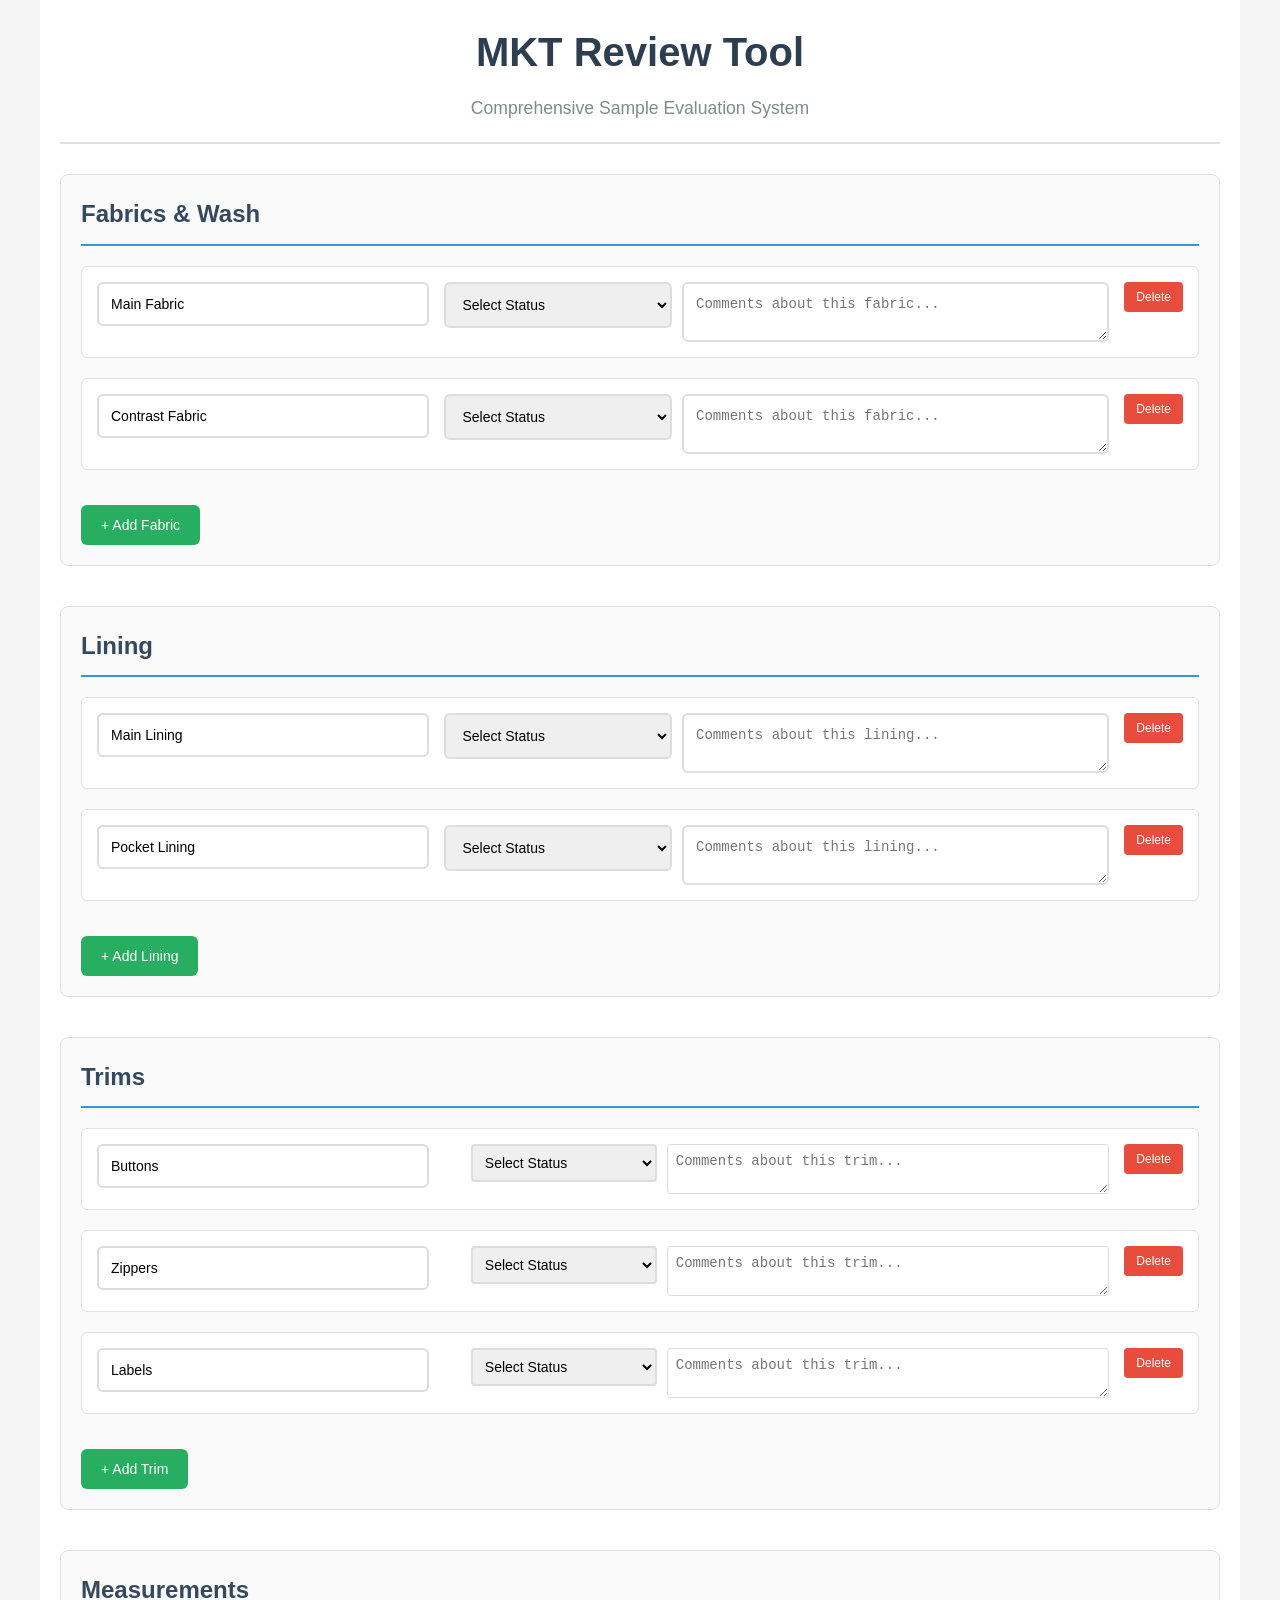
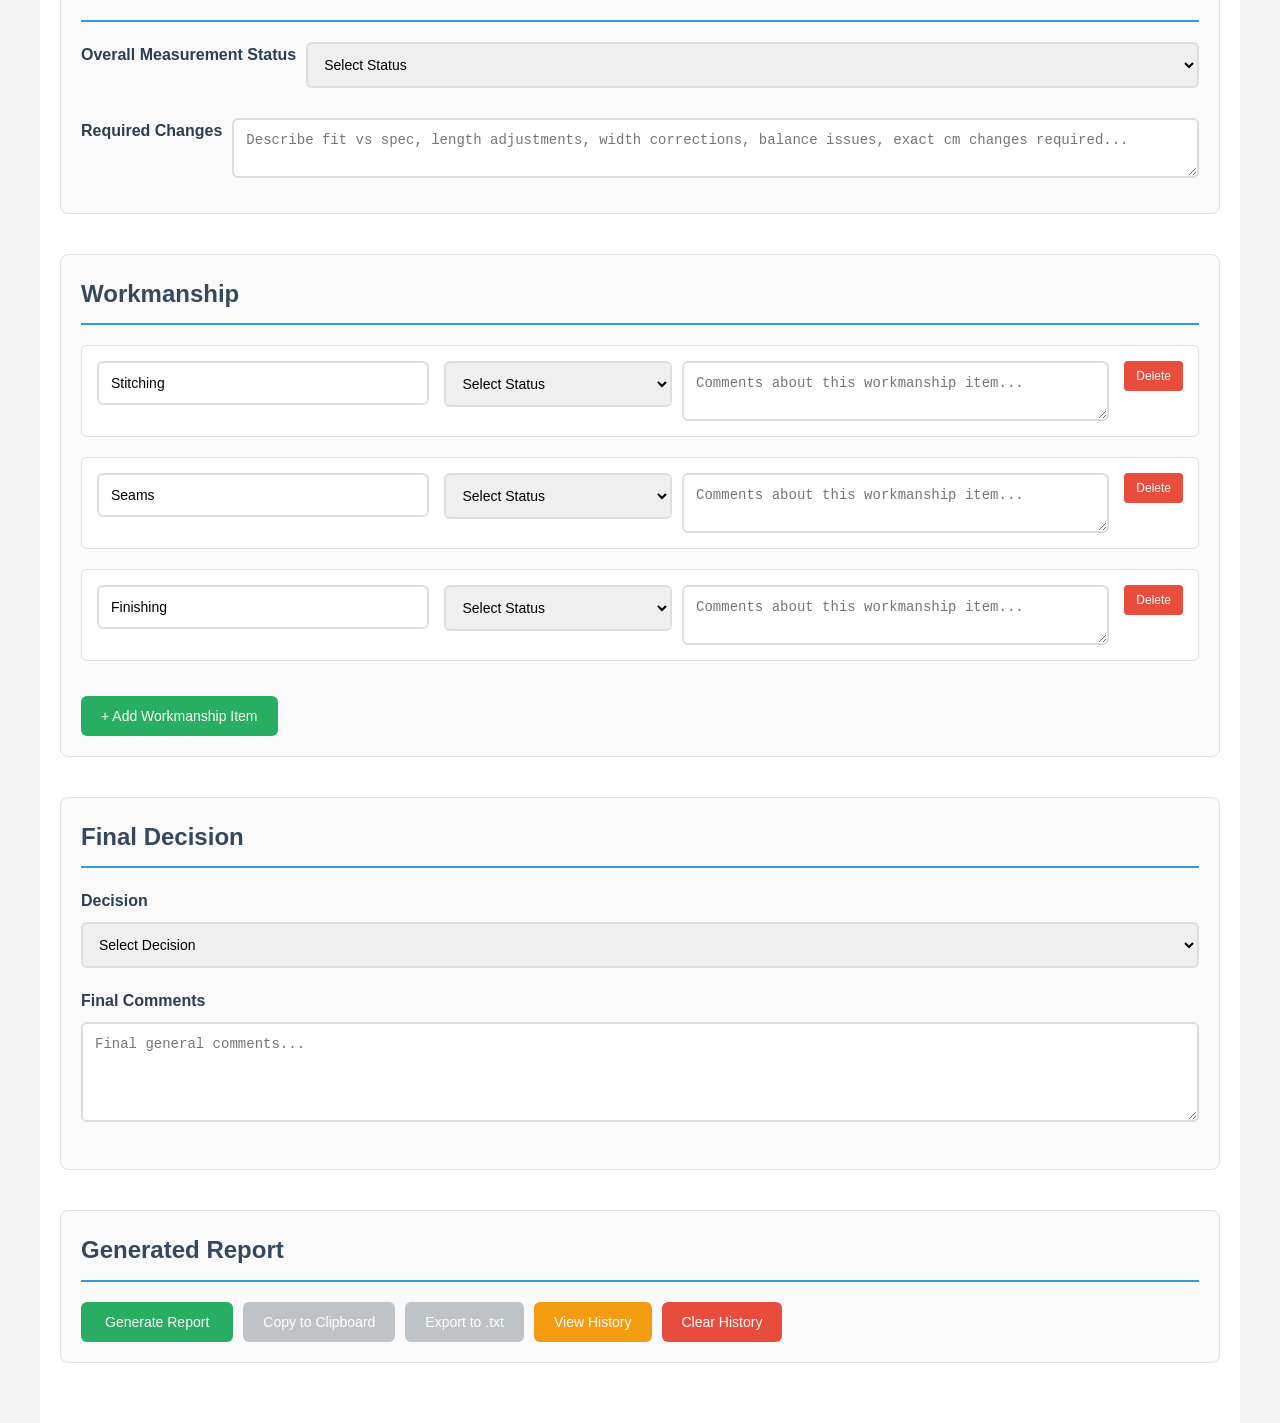
==== MKT_review_tool.html @ c26ba19e "Initial commit - MKT Review Tool v1.0.0" ====
<!DOCTYPE html>
<html lang="en">
<head>
    <meta charset="UTF-8">
    <meta name="viewport" content="width=device-width, initial-scale=1.0">
    <title>MKT Review Tool</title>
    <style>
        /* Reset and base styles */
        * {
            margin: 0;
            padding: 0;
            box-sizing: border-box;
        }

        body {
            font-family: 'Segoe UI', Tahoma, Geneva, Verdana, sans-serif;
            background-color: #f5f5f5;
            color: #333;
            line-height: 1.6;
        }

        .container {
            max-width: 1200px;
            margin: 0 auto;
            padding: 20px;
            background-color: white;
            min-height: 100vh;
        }

        header {
            text-align: center;
            margin-bottom: 30px;
            padding-bottom: 20px;
            border-bottom: 2px solid #e0e0e0;
        }

        h1 {
            color: #2c3e50;
            font-size: 2.5em;
            margin-bottom: 10px;
        }

        .subtitle {
            color: #7f8c8d;
            font-size: 1.1em;
        }

        .section {
            margin-bottom: 40px;
            padding: 20px;
            background-color: #fafafa;
            border-radius: 8px;
            border: 1px solid #e0e0e0;
        }

        h2 {
            color: #34495e;
            margin-bottom: 20px;
            font-size: 1.5em;
            border-bottom: 2px solid #3498db;
            padding-bottom: 10px;
        }

        .evaluation-item {
            margin-bottom: 20px;
        }

        label {
            display: block;
            margin-bottom: 8px;
            font-weight: 600;
            color: #2c3e50;
        }

        input[type="text"],
        textarea,
        select {
            width: 100%;
            padding: 12px;
            border: 2px solid #ddd;
            border-radius: 6px;
            font-size: 14px;
            transition: border-color 0.3s ease;
        }

        input[type="text"]:focus,
        textarea:focus,
        select:focus {
            outline: none;
            border-color: #3498db;
        }

        .large-text-field {
            min-height: 100px;
            resize: vertical;
        }

        .dynamic-item {
            display: flex;
            align-items: flex-start;
            gap: 15px;
            margin-bottom: 20px;
            padding: 15px;
            background-color: white;
            border-radius: 6px;
            border: 1px solid #e0e0e0;
        }

        .dynamic-item-name {
            flex: 1;
            min-width: 200px;
        }

        .dynamic-item-controls {
            display: flex;
            flex-direction: row;
            gap: 10px;
            flex: 2;
            align-items: flex-start;
        }

        .dynamic-item-controls .status-dropdown {
            flex: 1;
            min-width: 200px;
        }

        .dynamic-item-controls .comment-field {
            flex: 2;
            min-width: 300px;
        }

        /* Measurements section side-by-side layout */
        .measurements-container {
            display: flex;
            flex-direction: column;
            gap: 15px;
        }

        .measurement-row {
            display: flex;
            align-items: flex-start;
            gap: 10px;
            margin-bottom: 15px;
        }

        .measurement-row .status-dropdown {
            flex: 1;
            min-width: 200px;
        }

        .measurement-row .large-text-field {
            flex: 2;
            min-width: 300px;
            min-height: 60px;
        }

        .delete-item-btn {
            background-color: #e74c3c;
            color: white;
            border: none;
            border-radius: 4px;
            padding: 8px 12px;
            cursor: pointer;
            font-size: 12px;
            transition: background-color 0.3s ease;
            align-self: flex-start;
        }

        .delete-item-btn:hover {
            background-color: #c0392b;
        }

        .add-item-btn {
            background-color: #27ae60;
            color: white;
            border: none;
            border-radius: 6px;
            padding: 12px 20px;
            cursor: pointer;
            font-size: 14px;
            font-weight: 500;
            transition: background-color 0.3s ease;
            margin-top: 15px;
        }

        .add-item-btn:hover {
            background-color: #219a52;
        }

        .trim-item {
            display: flex;
            align-items: flex-start;
            gap: 15px;
            margin-bottom: 20px;
            padding: 15px;
            background-color: white;
            border-radius: 6px;
            border: 1px solid #e0e0e0;
        }

        .trim-name-input {
            flex: 1;
            min-width: 200px;
        }

        .trim-controls {
            display: flex;
            flex-direction: row;
            gap: 10px;
            flex: 2;
            align-items: flex-start;
        }

        .trim-controls .status-with-indicator {
            display: flex;
            align-items: center;
            gap: 8px;
            flex: 1;
            min-width: 200px;
        }

        .trim-controls .trim-comment {
            flex: 2;
            min-width: 300px;
            padding: 8px;
            border: 1px solid #ddd;
            border-radius: 4px;
            font-size: 14px;
            min-height: 50px;
            resize: vertical;
        }

        .trim-status {
            padding: 8px;
            border: 2px solid #ddd;
            border-radius: 4px;
            font-size: 14px;
        }

        .delete-trim-btn {
            background-color: #e74c3c;
            color: white;
            border: none;
            border-radius: 4px;
            padding: 8px 12px;
            cursor: pointer;
            font-size: 12px;
            transition: background-color 0.3s ease;
            align-self: flex-start;
        }

        .delete-trim-btn:hover {
            background-color: #c0392b;
        }

        .add-trim-btn {
            background-color: #27ae60;
            color: white;
            border: none;
            border-radius: 6px;
            padding: 12px 20px;
            cursor: pointer;
            font-size: 14px;
            font-weight: 500;
            transition: background-color 0.3s ease;
            margin-top: 15px;
        }

        .add-trim-btn:hover {
            background-color: #219a52;
        }

        .report-actions {
            display: flex;
            gap: 10px;
            flex-wrap: wrap;
        }

        .generate-btn {
            background-color: #27ae60;
            color: white;
            border: none;
            border-radius: 6px;
            padding: 12px 24px;
            cursor: pointer;
            font-size: 14px;
            font-weight: 500;
            transition: background-color 0.3s ease;
        }

        .generate-btn:hover {
            background-color: #219a52;
        }

        .copy-btn {
            background-color: #3498db;
            color: white;
            border: none;
            border-radius: 6px;
            padding: 12px 20px;
            cursor: pointer;
            font-size: 14px;
            font-weight: 500;
            transition: background-color 0.3s ease;
        }

        .copy-btn:hover:not(:disabled) {
            background-color: #2980b9;
        }

        .export-btn {
            background-color: #9b59b6;
            color: white;
            border: none;
            border-radius: 6px;
            padding: 12px 20px;
            cursor: pointer;
            font-size: 14px;
            font-weight: 500;
            transition: background-color 0.3s ease;
        }

        .export-btn:hover:not(:disabled) {
            background-color: #8e44ad;
        }

        .history-btn {
            background-color: #f39c12;
            color: white;
            border: none;
            border-radius: 6px;
            padding: 12px 20px;
            cursor: pointer;
            font-size: 14px;
            font-weight: 500;
            transition: background-color 0.3s ease;
        }

        .history-btn:hover {
            background-color: #e67e22;
        }

        .clear-btn {
            background-color: #e74c3c;
            color: white;
            border: none;
            border-radius: 6px;
            padding: 12px 20px;
            cursor: pointer;
            font-size: 14px;
            font-weight: 500;
            transition: background-color 0.3s ease;
        }

        .clear-btn:hover {
            background-color: #c0392b;
        }

        button:disabled {
            background-color: #bdc3c7;
            cursor: not-allowed;
        }

        .report-output {
            margin-top: 30px;
            padding: 20px;
            background-color: white;
            border: 2px solid #e0e0e0;
            border-radius: 8px;
            min-height: 200px;
            font-family: 'Courier New', monospace;
            white-space: pre-wrap;
            line-height: 1.4;
        }

        .status-approved {
            border-color: #27ae60;
            background-color: #d5f4e6;
        }

        .status-approved-with-corrections {
            border-color: #f39c12;
            background-color: #fef5e7;
        }

        .status-not-approved {
            border-color: #e74c3c;
            background-color: #fadbd8;
        }

        .status-indicator {
            display: inline-block;
            width: 12px;
            height: 12px;
            border-radius: 50%;
            margin-right: 8px;
        }

        .status-indicator.approved {
            background-color: #27ae60;
        }

        .status-indicator.approved-with-corrections {
            background-color: #f39c12;
        }

        .status-indicator.not-approved {
            background-color: #e74c3c;
        }

        /* Modal styles */
        .modal {
            display: none;
            position: fixed;
            z-index: 1000;
            left: 0;
            top: 0;
            width: 100%;
            height: 100%;
            background-color: rgba(0,0,0,0.5);
        }

        .modal-content {
            background-color: white;
            margin: 5% auto;
            padding: 20px;
            border-radius: 8px;
            width: 90%;
            max-width: 800px;
            max-height: 80vh;
            overflow-y: auto;
        }

        .modal-header {
            display: flex;
            justify-content: space-between;
            align-items: center;
            margin-bottom: 20px;
            padding-bottom: 10px;
            border-bottom: 1px solid #e0e0e0;
        }

        .modal-title {
            font-size: 1.5em;
            color: #2c3e50;
        }

        .close-modal {
            background: none;
            border: none;
            font-size: 1.5em;
            cursor: pointer;
            color: #7f8c8d;
        }

        .close-modal:hover {
            color: #2c3e50;
        }

        .history-item {
            margin-bottom: 15px;
            padding: 15px;
            background-color: #f8f9fa;
            border-radius: 6px;
            border: 1px solid #e0e0e0;
        }

        .history-date {
            font-size: 0.9em;
            color: #7f8c8d;
            margin-bottom: 10px;
        }

        .history-content {
            font-family: 'Courier New', monospace;
            white-space: pre-wrap;
            font-size: 0.9em;
            line-height: 1.4;
            max-height: 200px;
            overflow-y: auto;
        }

        .history-actions {
            margin-top: 10px;
            display: flex;
            gap: 10px;
        }

        .copy-history-btn {
            background-color: #3498db;
            color: white;
            border: none;
            border-radius: 4px;
            padding: 8px 16px;
            cursor: pointer;
            font-size: 12px;
            transition: background-color 0.3s ease;
        }

        .copy-history-btn:hover {
            background-color: #2980b9;
        }
    </style>
</head>
<body>
    <div class="container">
        <header>
            <h1>MKT Review Tool</h1>
            <p class="subtitle">Comprehensive Sample Evaluation System</p>
        </header>

        <form id="evaluation-form">
            <!-- Fabrics & Wash Section -->
            <section class="section" id="fabrics-wash">
                <h2>Fabrics & Wash</h2>
                <div class="dynamic-items-container" id="fabrics-container">
                    <!-- Default fabric items will be added here by JavaScript -->
                </div>
                <button type="button" class="add-item-btn" id="add-fabric-btn">+ Add Fabric</button>
            </section>

            <!-- Lining Section -->
            <section class="section" id="lining">
                <h2>Lining</h2>
                <div class="dynamic-items-container" id="lining-container">
                    <!-- Default lining items will be added here by JavaScript -->
                </div>
                <button type="button" class="add-item-btn" id="add-lining-btn">+ Add Lining</button>
            </section>

            <!-- Trims Section -->
            <section class="section" id="trims">
                <h2>Trims</h2>
                <div class="trims-container" id="trims-container">
                    <!-- Default trims will be added here by JavaScript -->
                </div>
                <button type="button" class="add-trim-btn" id="add-trim-btn">+ Add Trim</button>
            </section>

            <!-- Measurements Section -->
            <section class="section" id="measurements">
                <h2>Measurements</h2>
                
                <div class="measurements-container">
                    <div class="measurement-row">
                        <label>Overall Measurement Status</label>
                        <select class="status-dropdown" data-section="measurements" data-item="overall-status">
                            <option value="">Select Status</option>
                            <option value="Approved">Approved</option>
                            <option value="Approved with corrections">Approved with corrections</option>
                            <option value="Not Approved">Not Approved</option>
                        </select>
                    </div>

                    <div class="measurement-row">
                        <label>Required Changes</label>
                        <textarea class="large-text-field" id="required-changes" placeholder="Describe fit vs spec, length adjustments, width corrections, balance issues, exact cm changes required..."></textarea>
                    </div>
                </div>
            </section>

            <!-- Workmanship Section -->
            <section class="section" id="workmanship">
                <h2>Workmanship</h2>
                <div class="dynamic-items-container" id="workmanship-container">
                    <!-- Workmanship items will be added here by JavaScript -->
                </div>
                <button type="button" class="add-item-btn" id="add-workmanship-btn">+ Add Workmanship Item</button>
            </section>

            <!-- Final Decision Section -->
            <section class="section" id="final-decision">
                <h2>Final Decision</h2>
                
                <div class="evaluation-item">
                    <label>Decision</label>
                    <select class="status-dropdown" id="final-decision-dropdown">
                        <option value="">Select Decision</option>
                        <option value="Approved">Approved</option>
                        <option value="Approved with comments">Approved with comments</option>
                        <option value="Resubmit">Resubmit</option>
                        <option value="Rejected">Rejected</option>
                    </select>
                </div>

                <div class="evaluation-item">
                    <label>Final Comments</label>
                    <textarea class="large-text-field" id="final-comments" placeholder="Final general comments..."></textarea>
                </div>
            </section>

            <!-- Report Generation Section -->
            <section class="section" id="report-section">
                <h2>Generated Report</h2>
                <div class="report-actions">
                    <button type="button" class="generate-btn" id="generate-report-btn">Generate Report</button>
                    <button type="button" class="copy-btn" id="copy-report-btn" disabled>Copy to Clipboard</button>
                    <button type="button" class="export-btn" id="export-report-btn" disabled>Export to .txt</button>
                    <button type="button" class="history-btn" id="view-history-btn">View History</button>
                    <button type="button" class="clear-btn" id="clear-history-btn">Clear History</button>
                </div>
                <div id="report-content" class="report-output" style="display: none;"></div>
            </section>
        </form>
    </div>

    <!-- History Modal -->
    <div id="history-modal" class="modal">
        <div class="modal-content">
            <div class="modal-header">
                <h3 class="modal-title">Report History</h3>
                <button class="close-modal" id="close-history-modal">&times;</button>
            </div>
            <div id="history-list">
                <!-- History items will be added here -->
            </div>
        </div>
    </div>

    <script>
        // Application state
        let fabricCount = 0;
        let liningCount = 0;
        let trimCount = 0;
        let workmanshipCount = 0;
        let currentReport = '';

        // Default items for each section
        const defaultFabrics = ['Main Fabric', 'Contrast Fabric'];
        const defaultLinings = ['Main Lining', 'Pocket Lining'];
        const defaultTrims = ['Buttons', 'Zippers', 'Labels'];
        const defaultWorkmanship = ['Stitching', 'Seams', 'Finishing'];

        // Initialize the application
        document.addEventListener('DOMContentLoaded', function() {
            initializeDefaultItems();
            attachEventListeners();
            setupStatusColorCoding();
        });

        // Initialize default items for each section
        function initializeDefaultItems() {
            // Add default fabrics
            defaultFabrics.forEach(fabric => {
                addFabricItem(fabric);
            });

            // Add default linings
            defaultLinings.forEach(lining => {
                addLiningItem(lining);
            });

            // Add default trims
            defaultTrims.forEach(trim => {
                addTrimItem(trim);
            });

            // Add default workmanship items
            defaultWorkmanship.forEach(workmanship => {
                addWorkmanshipItem(workmanship);
            });
        }

        // Add a new fabric item
        function addFabricItem(fabricName = '') {
            fabricCount++;
            const container = document.getElementById('fabrics-container');
            const fabricItem = document.createElement('div');
            fabricItem.className = 'dynamic-item';
            fabricItem.innerHTML = `
                <div class="dynamic-item-name">
                    <input type="text" class="fabric-name-input" placeholder="Fabric name" value="${fabricName}">
                </div>
                <div class="dynamic-item-controls">
                    <select class="status-dropdown" data-section="fabrics" data-item="fabric-${fabricCount}">
                        <option value="">Select Status</option>
                        <option value="Approved">Approved</option>
                        <option value="Approved with corrections">Approved with corrections</option>
                        <option value="Not Approved">Not Approved</option>
                    </select>
                    <textarea class="comment-field" placeholder="Comments about this fabric..."></textarea>
                </div>
                <button type="button" class="delete-item-btn" onclick="deleteFabricItem(this)">Delete</button>
            `;
            container.appendChild(fabricItem);
            attachStatusColorCoding(fabricItem.querySelector('.status-dropdown'));
        }

        // Add a new lining item
        function addLiningItem(liningName = '') {
            liningCount++;
            const container = document.getElementById('lining-container');
            const liningItem = document.createElement('div');
            liningItem.className = 'dynamic-item';
            liningItem.innerHTML = `
                <div class="dynamic-item-name">
                    <input type="text" class="lining-name-input" placeholder="Lining name" value="${liningName}">
                </div>
                <div class="dynamic-item-controls">
                    <select class="status-dropdown" data-section="lining" data-item="lining-${liningCount}">
                        <option value="">Select Status</option>
                        <option value="Approved">Approved</option>
                        <option value="Approved with corrections">Approved with corrections</option>
                        <option value="Not Approved">Not Approved</option>
                    </select>
                    <textarea class="comment-field" placeholder="Comments about this lining..."></textarea>
                </div>
                <button type="button" class="delete-item-btn" onclick="deleteLiningItem(this)">Delete</button>
            `;
            container.appendChild(liningItem);
            attachStatusColorCoding(liningItem.querySelector('.status-dropdown'));
        }

        // Add a new trim item
        function addTrimItem(trimName = '') {
            trimCount++;
            const container = document.getElementById('trims-container');
            const trimItem = document.createElement('div');
            trimItem.className = 'trim-item';
            trimItem.innerHTML = `
                <div class="trim-name-input">
                    <input type="text" class="trim-name" placeholder="Trim name" value="${trimName}">
                </div>
                <div class="trim-controls">
                    <div class="status-with-indicator">
                        <span class="status-indicator"></span>
                        <select class="trim-status" data-section="trims" data-item="trim-${trimCount}">
                            <option value="">Select Status</option>
                            <option value="Approved">Approved</option>
                            <option value="Approved with corrections">Approved with corrections</option>
                            <option value="Not Approved">Not Approved</option>
                        </select>
                    </div>
                    <textarea class="trim-comment" placeholder="Comments about this trim..."></textarea>
                </div>
                <button type="button" class="delete-trim-btn" onclick="deleteTrimItem(this)">Delete</button>
            `;
            container.appendChild(trimItem);
            attachStatusColorCoding(trimItem.querySelector('.trim-status'));
        }

        // Add a new workmanship item
        function addWorkmanshipItem(workmanshipName = '') {
            workmanshipCount++;
            const container = document.getElementById('workmanship-container');
            const workmanshipItem = document.createElement('div');
            workmanshipItem.className = 'dynamic-item';
            workmanshipItem.innerHTML = `
                <div class="dynamic-item-name">
                    <input type="text" class="workmanship-name-input" placeholder="Workmanship item" value="${workmanshipName}">
                </div>
                <div class="dynamic-item-controls">
                    <select class="status-dropdown" data-section="workmanship" data-item="workmanship-${workmanshipCount}">
                        <option value="">Select Status</option>
                        <option value="Approved">Approved</option>
                        <option value="Approved with corrections">Approved with corrections</option>
                        <option value="Not Approved">Not Approved</option>
                    </select>
                    <textarea class="comment-field" placeholder="Comments about this workmanship item..."></textarea>
                </div>
                <button type="button" class="delete-item-btn" onclick="deleteWorkmanshipItem(this)">Delete</button>
            `;
            container.appendChild(workmanshipItem);
            attachStatusColorCoding(workmanshipItem.querySelector('.status-dropdown'));
        }

        // Delete functions
        function deleteFabricItem(button) {
            button.parentElement.remove();
        }

        function deleteLiningItem(button) {
            button.parentElement.remove();
        }

        function deleteTrimItem(button) {
            button.parentElement.remove();
        }

        function deleteWorkmanshipItem(button) {
            button.parentElement.remove();
        }

        // Attach event listeners
        function attachEventListeners() {
            // Add item buttons
            document.getElementById('add-fabric-btn').addEventListener('click', () => addFabricItem());
            document.getElementById('add-lining-btn').addEventListener('click', () => addLiningItem());
            document.getElementById('add-trim-btn').addEventListener('click', () => addTrimItem());
            document.getElementById('add-workmanship-btn').addEventListener('click', () => addWorkmanshipItem());

            // Report buttons
            document.getElementById('generate-report-btn').addEventListener('click', generateReport);
            document.getElementById('copy-report-btn').addEventListener('click', copyToClipboard);
            document.getElementById('export-report-btn').addEventListener('click', exportToTextFile);
            document.getElementById('view-history-btn').addEventListener('click', showReportHistory);
            document.getElementById('clear-history-btn').addEventListener('click', clearReportHistory);

            // Modal controls
            document.getElementById('close-history-modal').addEventListener('click', closeHistoryModal);
            document.getElementById('history-modal').addEventListener('click', function(e) {
                if (e.target === this) {
                    closeHistoryModal();
                }
            });

            // Enable/disable copy and export buttons based on report content
            const reportContent = document.getElementById('report-content');
            const observer = new MutationObserver(function(mutations) {
                const hasContent = reportContent.textContent.trim() !== '';
                document.getElementById('copy-report-btn').disabled = !hasContent;
                document.getElementById('export-report-btn').disabled = !hasContent;
            });
            observer.observe(reportContent, { childList: true, characterData: true, subtree: true });
        }

        // Setup status color coding
        function setupStatusColorCoding() {
            const statusDropdowns = document.querySelectorAll('.status-dropdown, .trim-status');
            statusDropdowns.forEach(dropdown => {
                attachStatusColorCoding(dropdown);
            });
        }

        // Attach status color coding to a specific dropdown
        function attachStatusColorCoding(dropdown) {
            dropdown.addEventListener('change', function() {
                updateStatusColor(this);
            });
        }

        // Update status color
        function updateStatusColor(dropdown) {
            const status = dropdown.value;
            const indicator = dropdown.previousElementSibling;
            
            if (indicator && indicator.classList.contains('status-indicator')) {
                indicator.className = 'status-indicator';
                if (status === 'Approved') {
                    indicator.classList.add('approved');
                } else if (status === 'Approved with corrections') {
                    indicator.classList.add('approved-with-corrections');
                } else if (status === 'Not Approved') {
                    indicator.classList.add('not-approved');
                }
            }

            // Update parent element class for styling
            const parentElement = dropdown.closest('.dynamic-item, .trim-item');
            if (parentElement) {
                parentElement.className = parentElement.className.replace(/status-\w+/g, '');
                if (status) {
                    const statusClass = 'status-' + status.toLowerCase().replace(/\s+/g, '-');
                    parentElement.classList.add(statusClass);
                }
            }
        }

        // Generate report
        function generateReport() {
            currentReport = generateWrittenReport();
            displayReport(currentReport);
            saveReportToHistory(currentReport);
        }

        // Display report
        function displayReport(report) {
            const reportContent = document.getElementById('report-content');
            reportContent.style.display = 'block';
            reportContent.innerHTML = `<pre>${report}</pre>`;
        }

        // Generate written report
        function generateWrittenReport() {
            let report = 'MKT REVIEW REPORT\n';
            report += '==================\n\n';

            // Fabrics & Wash section
            report += 'FABRICS & WASH\n';
            report += '--------------\n';
            const fabricItems = document.querySelectorAll('#fabrics-container .dynamic-item');
            fabricItems.forEach(item => {
                const name = item.querySelector('.fabric-name-input').value || 'Unnamed Fabric';
                const status = item.querySelector('.status-dropdown').value;
                const comment = item.querySelector('.comment-field').value;
                const statusSymbol = getStatusSymbol(status);
                
                report += `${statusSymbol} ${name}\n`;
                if (comment) report += `   Comments: ${comment}\n`;
                report += '\n';
            });

            // Lining section
            report += 'LINING\n';
            report += '------\n';
            const liningItems = document.querySelectorAll('#lining-container .dynamic-item');
            liningItems.forEach(item => {
                const name = item.querySelector('.lining-name-input').value || 'Unnamed Lining';
                const status = item.querySelector('.status-dropdown').value;
                const comment = item.querySelector('.comment-field').value;
                const statusSymbol = getStatusSymbol(status);
                
                report += `${statusSymbol} ${name}\n`;
                if (comment) report += `   Comments: ${comment}\n`;
                report += '\n';
            });

            // Trims section
            report += 'TRIMS\n';
            report += '-----\n';
            const trimItems = document.querySelectorAll('#trims-container .trim-item');
            trimItems.forEach(item => {
                const name = item.querySelector('.trim-name').value || 'Unnamed Trim';
                const status = item.querySelector('.trim-status').value;
                const comment = item.querySelector('.trim-comment').value;
                const statusSymbol = getStatusSymbol(status);
                
                report += `${statusSymbol} ${name}\n`;
                if (comment) report += `   Comments: ${comment}\n`;
                report += '\n';
            });

            // Measurements section
            report += 'MEASUREMENTS\n';
            report += '------------\n';
            const measurementStatus = document.querySelector('#measurements .status-dropdown').value;
            const requiredChanges = document.getElementById('required-changes').value;
            const measurementStatusSymbol = getStatusSymbol(measurementStatus);
            
            report += `${measurementStatusSymbol} Overall Status: ${measurementStatus}\n`;
            if (requiredChanges) {
                report += `Required Changes:\n${requiredChanges}\n`;
            }
            report += '\n';

            // Workmanship section
            report += 'WORKMANSHIP\n';
            report += '-----------\n';
            const workmanshipItems = document.querySelectorAll('#workmanship-container .dynamic-item');
            workmanshipItems.forEach(item => {
                const name = item.querySelector('.workmanship-name-input').value || 'Unnamed Workmanship Item';
                const status = item.querySelector('.status-dropdown').value;
                const comment = item.querySelector('.comment-field').value;
                const statusSymbol = getStatusSymbol(status);
                
                report += `${statusSymbol} ${name}\n`;
                if (comment) report += `   Comments: ${comment}\n`;
                report += '\n';
            });

            // Final Decision section
            report += 'FINAL DECISION\n';
            report += '--------------\n';
            const finalDecision = document.getElementById('final-decision-dropdown').value;
            const finalComments = document.getElementById('final-comments').value;
            const finalDecisionSymbol = getStatusSymbol(finalDecision);
            
            report += `${finalDecisionSymbol} Decision: ${finalDecision}\n`;
            if (finalComments) {
                report += `Final Comments:\n${finalComments}\n`;
            }
            report += '\n';

            // Add timestamp
            const now = new Date();
            report += `Report generated on: ${now.toLocaleString()}\n`;

            return report;
        }

        // Get status symbol
        function getStatusSymbol(status) {
            switch(status) {
                case 'Approved': return '✅';
                case 'Approved with corrections': return '⚠️';
                case 'Approved with comments': return '⚠️';
                case 'Not Approved': return '❌';
                case 'Resubmit': return '🔄';
                case 'Rejected': return '❌';
                default: return '❓';
            }
        }

        // Copy to clipboard
        function copyToClipboard() {
            const reportContent = document.getElementById('report-content');
            navigator.clipboard.writeText(reportContent.textContent).then(function() {
                alert('Report copied to clipboard!');
            }).catch(function(err) {
                console.error('Failed to copy: ', err);
                alert('Failed to copy report to clipboard.');
            });
        }

        // Export to text file
        function exportToTextFile() {
            const reportContent = document.getElementById('report-content').textContent;
            const blob = new Blob([reportContent], { type: 'text/plain' });
            const url = window.URL.createObjectURL(blob);
            const a = document.createElement('a');
            a.href = url;
            a.download = `mkt-review-report-${new Date().toISOString().slice(0,10)}.txt`;
            document.body.appendChild(a);
            a.click();
            document.body.removeChild(a);
            window.URL.revokeObjectURL(url);
        }

        // Save report to history
        function saveReportToHistory(report) {
            const history = JSON.parse(localStorage.getItem('mktReportHistory') || '[]');
            const reportData = {
                date: new Date().toISOString(),
                content: report
            };
            
            // Add to beginning of array
            history.unshift(reportData);
            
            // Keep only last 50 reports
            if (history.length > 50) {
                history.splice(50);
            }
            
            localStorage.setItem('mktReportHistory', JSON.stringify(history));
        }

        // Load report history
        function loadReportHistory() {
            return JSON.parse(localStorage.getItem('mktReportHistory') || '[]');
        }

        // Clear report history
        function clearReportHistory() {
            if (confirm('Are you sure you want to clear all report history? This action cannot be undone.')) {
                localStorage.removeItem('mktReportHistory');
                closeHistoryModal();
                alert('Report history cleared successfully.');
            }
        }

        // Show report history
        function showReportHistory() {
            const history = loadReportHistory();
            const historyList = document.getElementById('history-list');
            const modal = document.getElementById('history-modal');
            
            if (history.length === 0) {
                historyList.innerHTML = '<p>No report history found.</p>';
            } else {
                historyList.innerHTML = '';
                history.forEach((report, index) => {
                    const historyItem = document.createElement('div');
                    historyItem.className = 'history-item';
                    
                    const date = new Date(report.date);
                    const formattedDate = date.toLocaleString();
                    
                    historyItem.innerHTML = `
                        <div class="history-date">${formattedDate}</div>
                        <div class="history-content">${report.content}</div>
                        <div class="history-actions">
                            <button class="copy-history-btn" onclick="copyHistoryReport(${index})">Copy Report</button>
                        </div>
                    `;
                    
                    historyList.appendChild(historyItem);
                });
            }
            
            modal.style.display = 'block';
        }

        // Close history modal
        function closeHistoryModal() {
            document.getElementById('history-modal').style.display = 'none';
        }

        // Copy history report
        function copyHistoryReport(index) {
            const history = loadReportHistory();
            const report = history[index].content;
            
            navigator.clipboard.writeText(report).then(function() {
                alert('Report copied to clipboard!');
            }).catch(function(err) {
                console.error('Failed to copy: ', err);
                alert('Failed to copy report to clipboard.');
            });
        }
    </script>
</body>
</html>
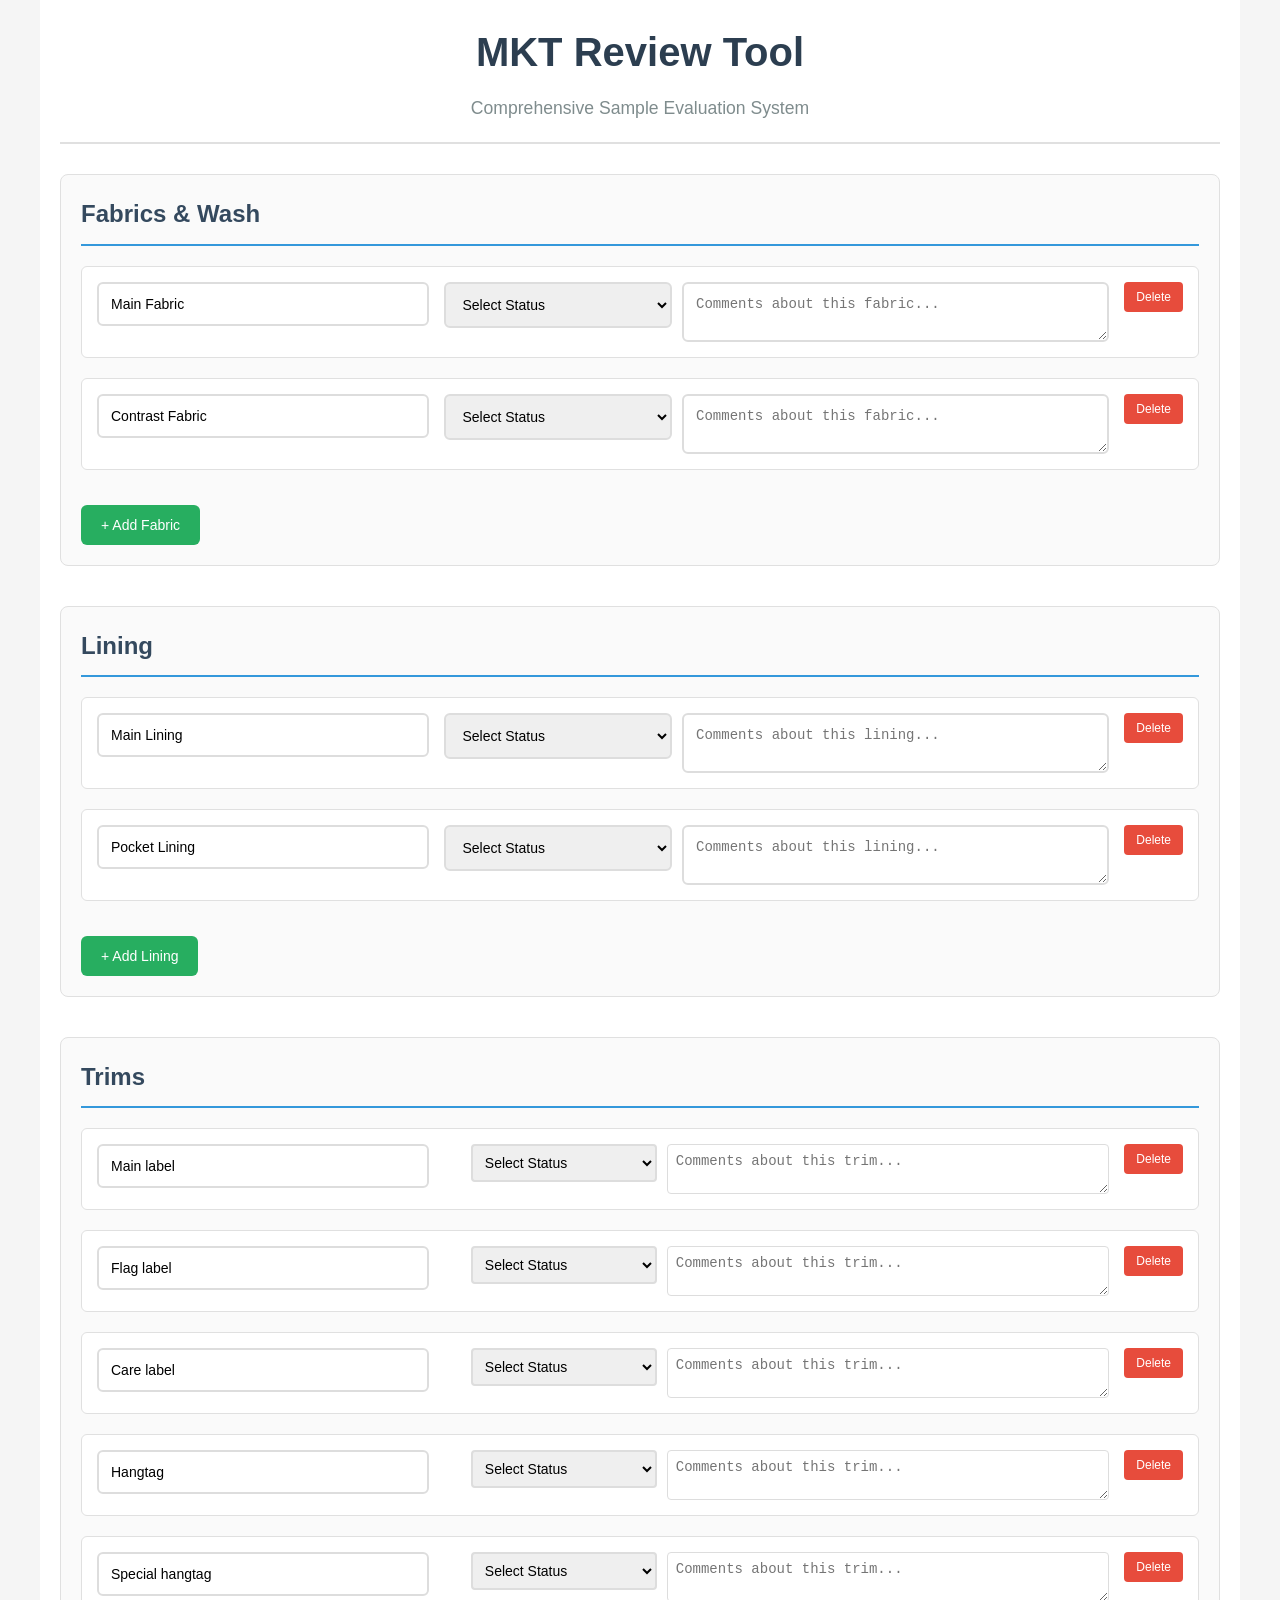
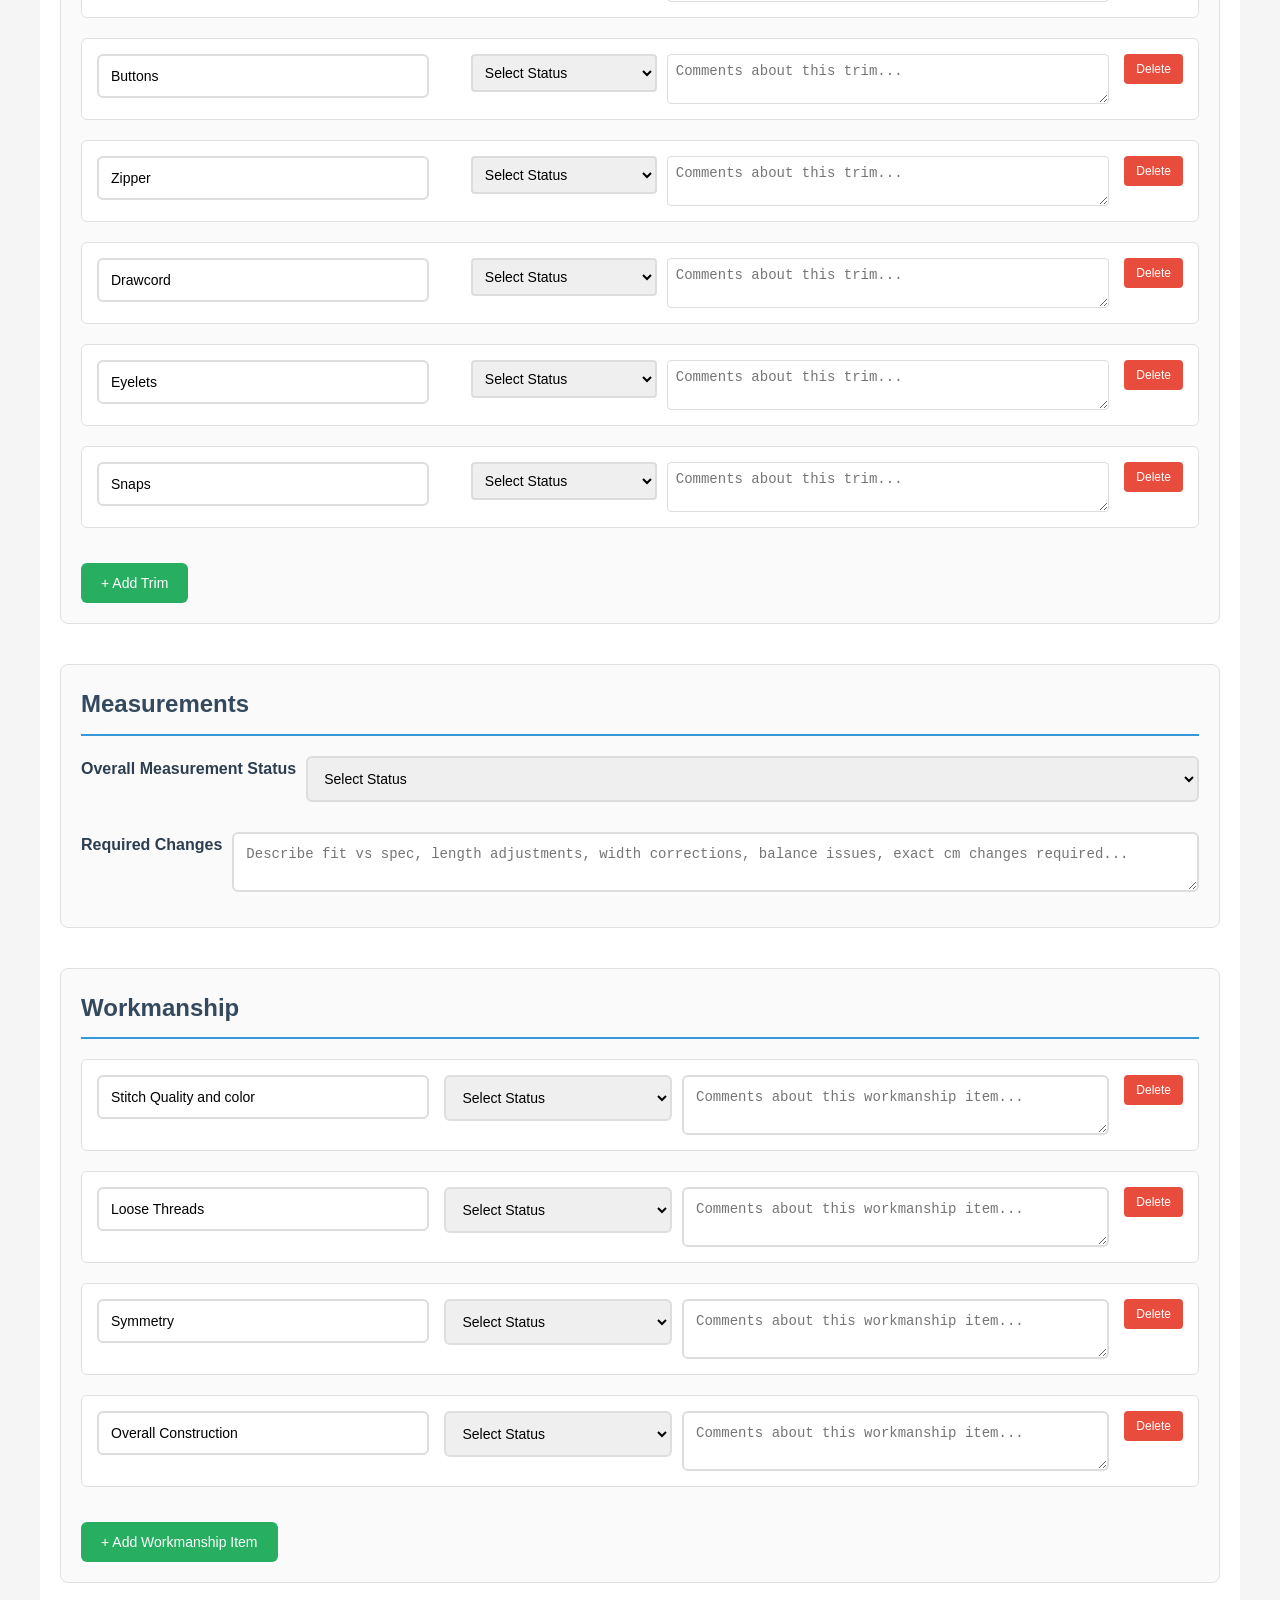
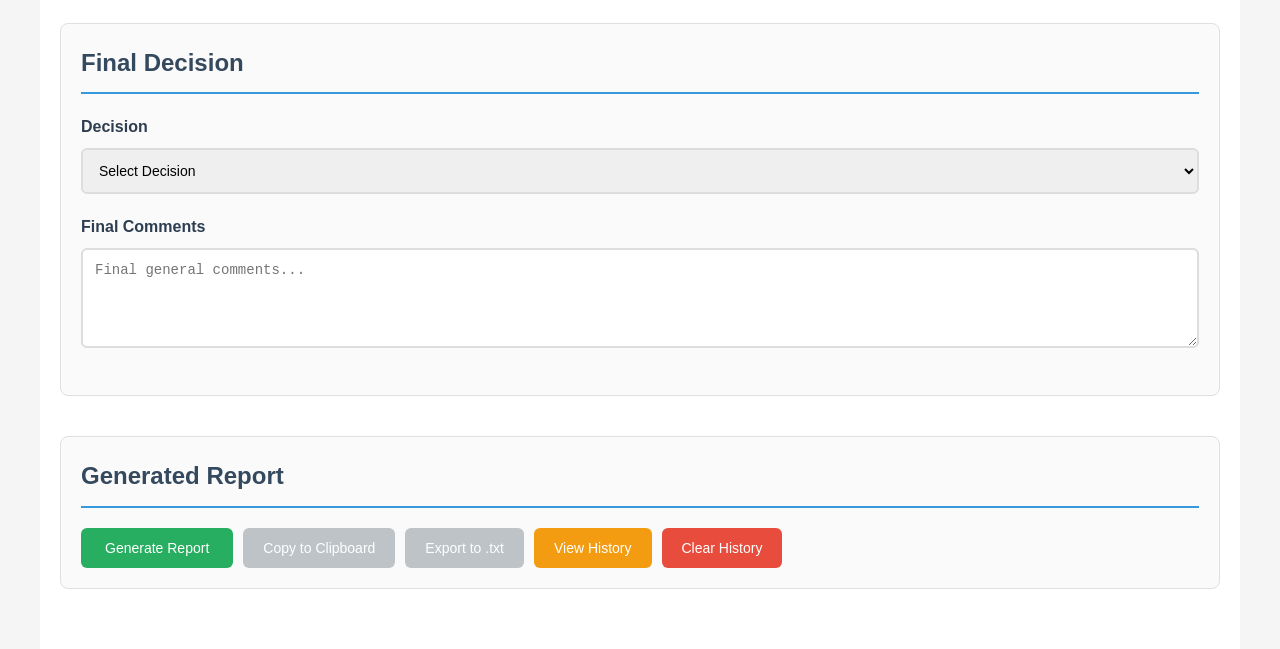
==== commit f4a4f5a9: "Update default trims and workmanship items based on user requirements - Updated default trims to inc" ====
--- a/MKT_review_tool.html
+++ b/MKT_review_tool.html
@@ -628,8 +628,24 @@
         // Default items for each section
         const defaultFabrics = ['Main Fabric', 'Contrast Fabric'];
         const defaultLinings = ['Main Lining', 'Pocket Lining'];
-        const defaultTrims = ['Buttons', 'Zippers', 'Labels'];
-        const defaultWorkmanship = ['Stitching', 'Seams', 'Finishing'];
+        const defaultTrims = [
+            'Main label',
+            'Flag label',
+            'Care label', 
+            'Hangtag',
+            'Special hangtag',
+            'Buttons',
+            'Zipper',
+            'Drawcord',
+            'Eyelets',
+            'Snaps'
+        ];
+        const defaultWorkmanship = [
+            'Stitch Quality and color',
+            'Loose Threads',
+            'Symmetry',
+            'Overall Construction'
+        ];
 
         // Initialize the application
         document.addEventListener('DOMContentLoaded', function() {
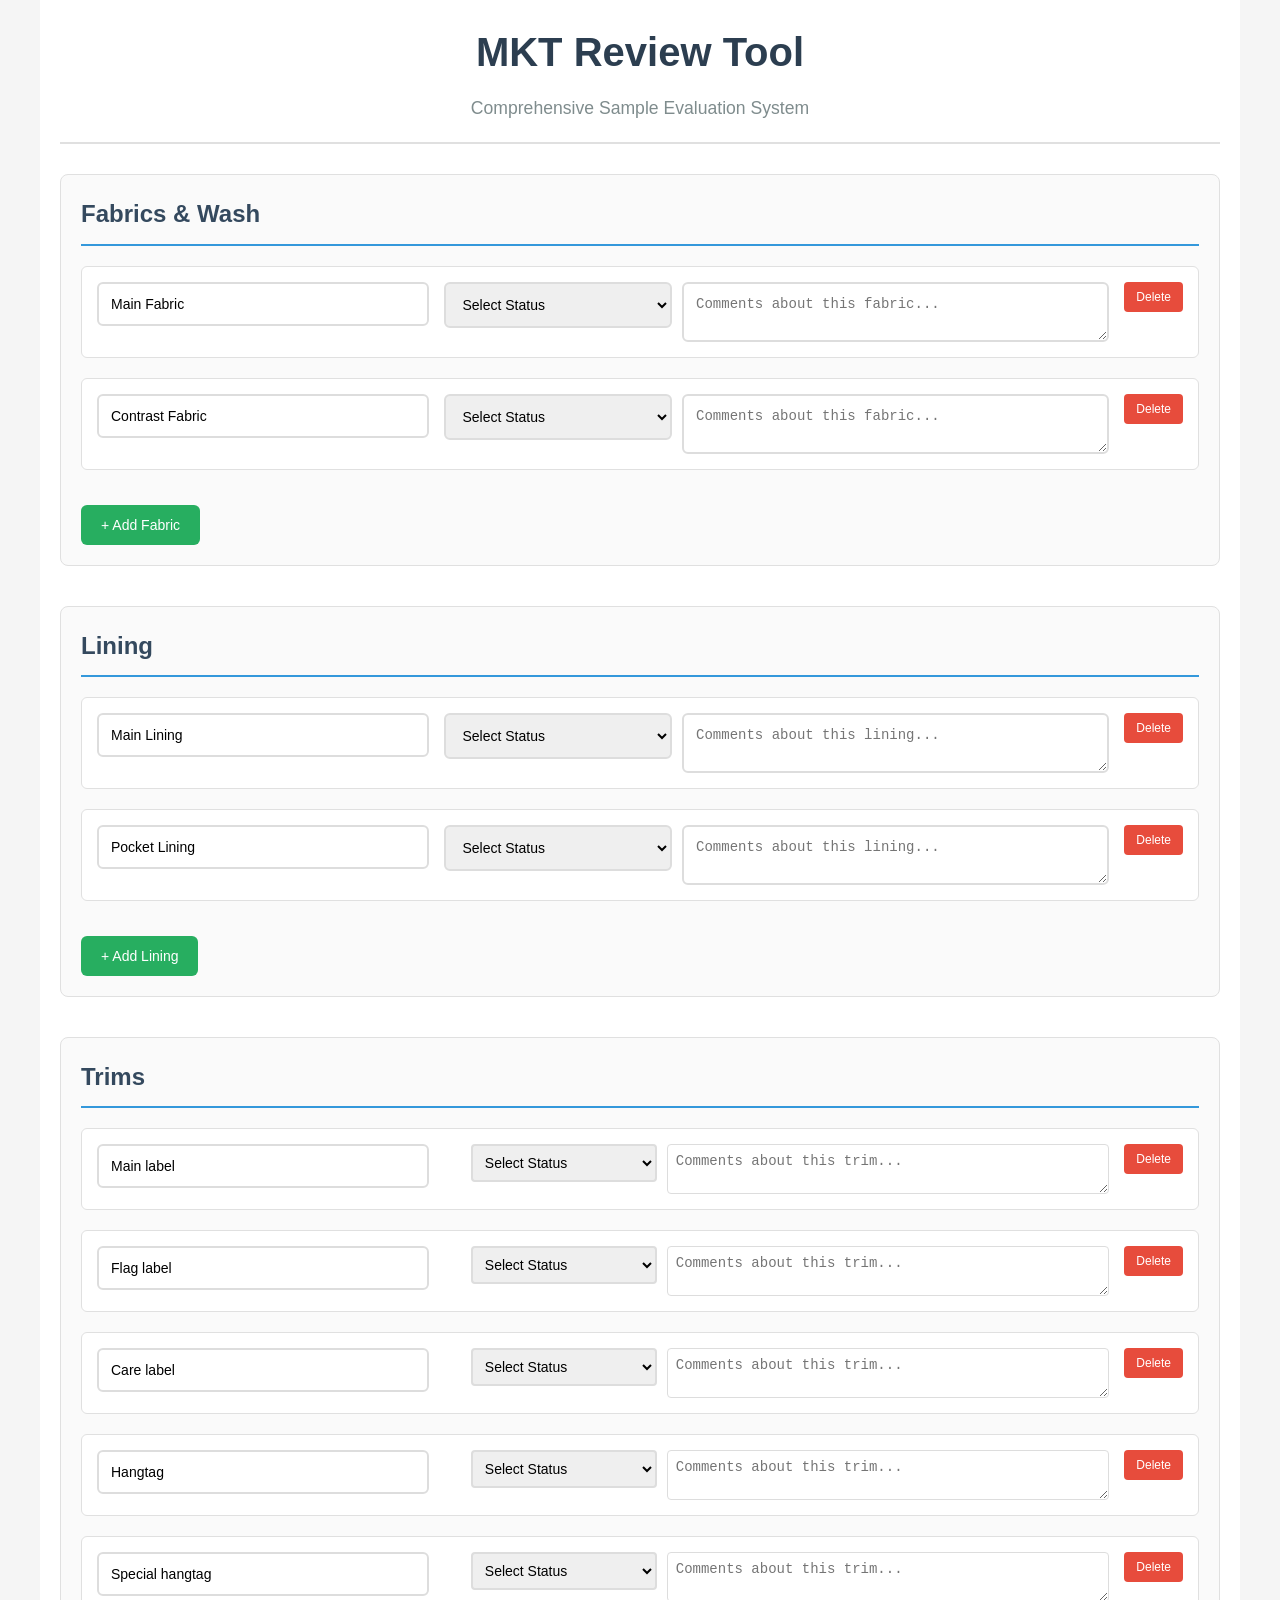
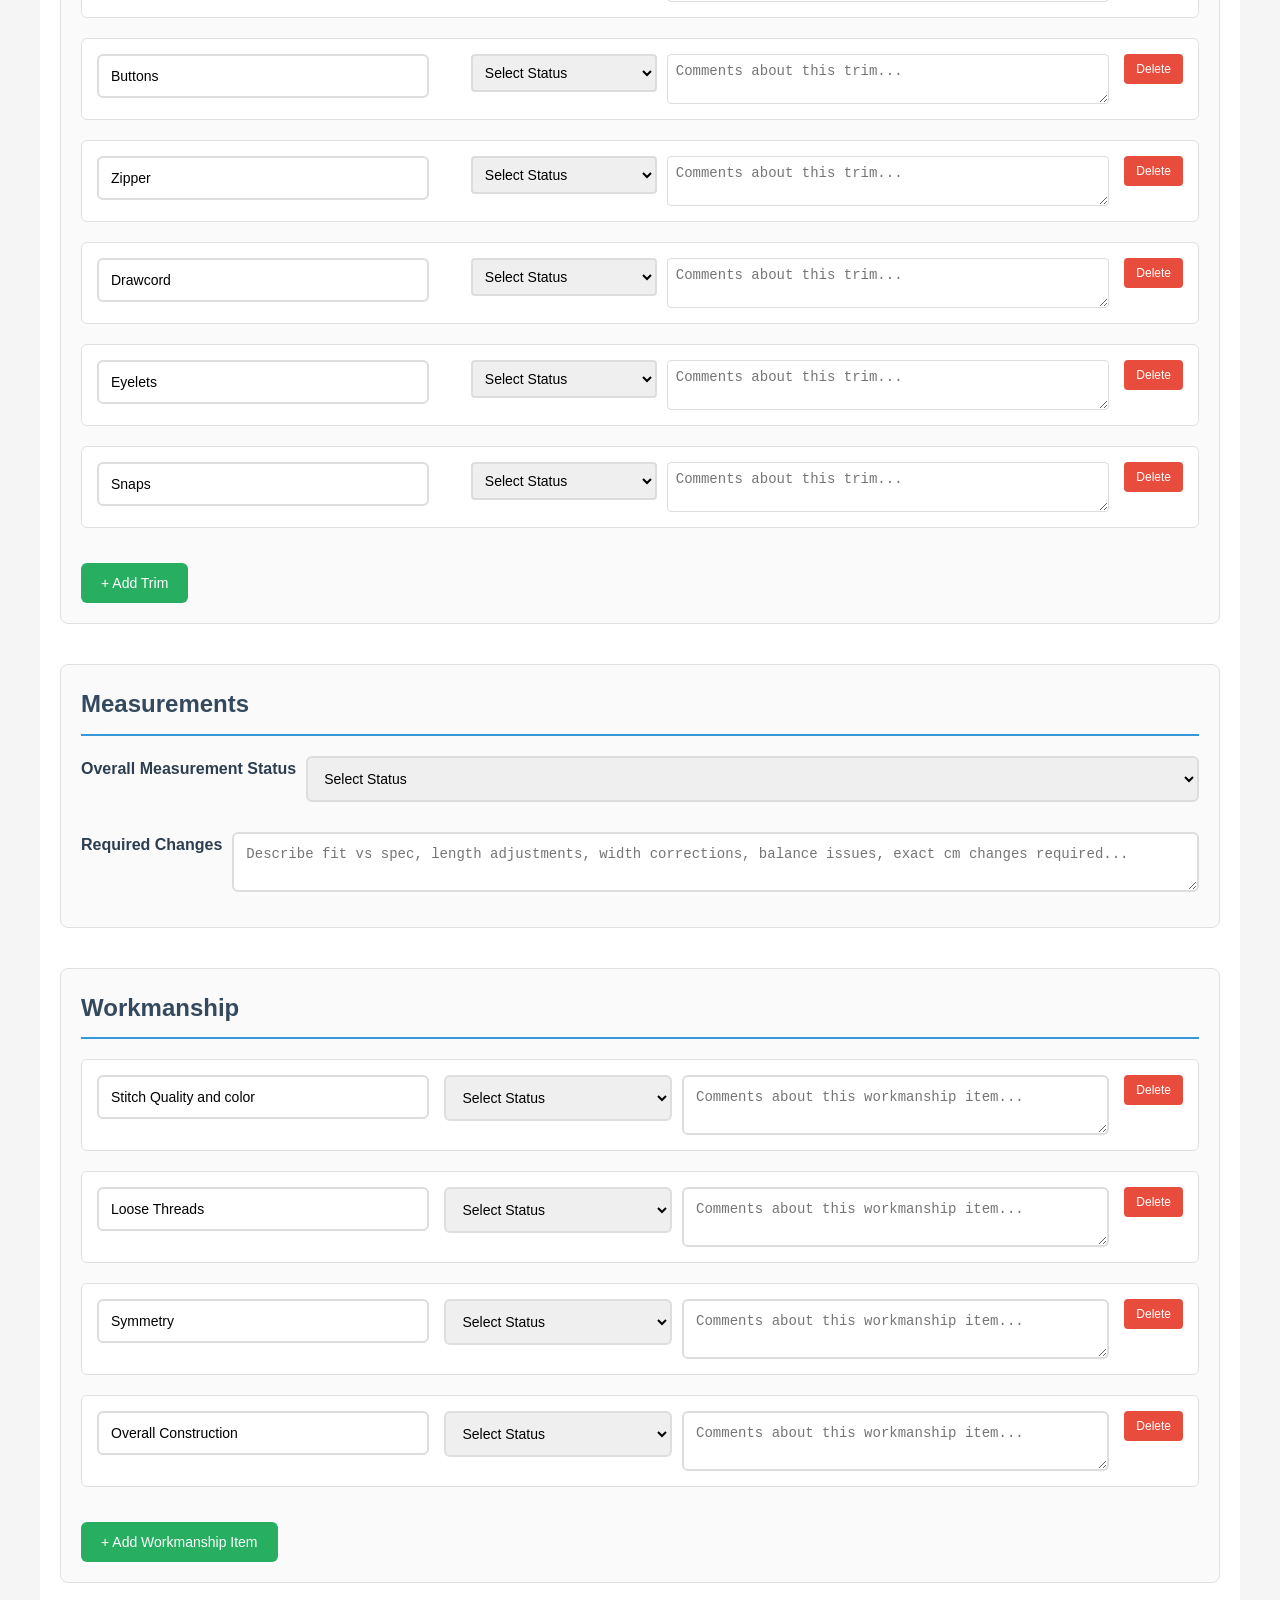
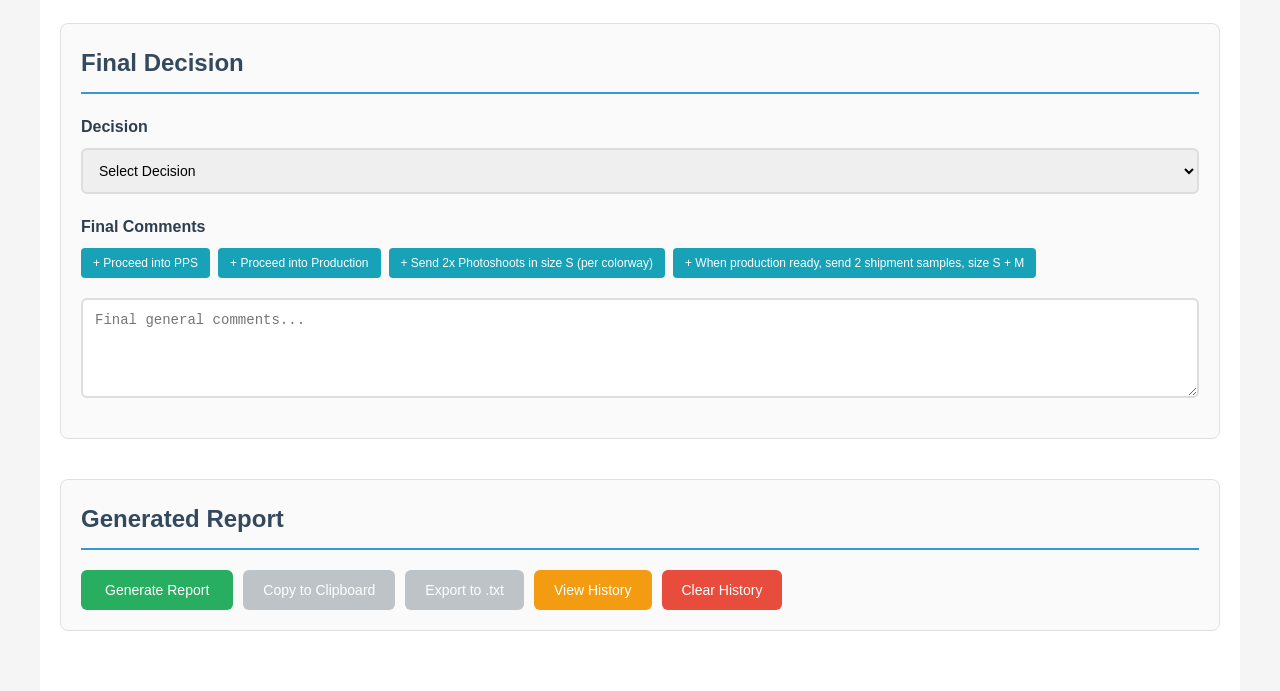
==== commit ef301d71: "Add default comment buttons to Final Comments section Features added: - Default comment buttons for " ====
--- a/MKT_review_tool.html
+++ b/MKT_review_tool.html
@@ -495,6 +495,42 @@
             cursor: pointer;
             font-size: 12px;
             transition: background-color 0.3s ease;
+        }
+
+        /* Final Comments Default Buttons */
+        .final-comments-container {
+            display: flex;
+            flex-direction: column;
+            gap: 10px;
+        }
+
+        .default-comments {
+            display: flex;
+            flex-wrap: wrap;
+            gap: 8px;
+            margin-bottom: 10px;
+        }
+
+        .default-comment-btn {
+            background-color: #17a2b8;
+            color: white;
+            border: none;
+            border-radius: 4px;
+            padding: 8px 12px;
+            cursor: pointer;
+            font-size: 12px;
+            font-weight: 500;
+            transition: background-color 0.3s ease;
+            white-space: nowrap;
+        }
+
+        .default-comment-btn:hover {
+            background-color: #138496;
+        }
+
+        .default-comment-btn:active {
+            background-color: #117a8b;
+            transform: translateY(1px);
         }
 
         .copy-history-btn:hover {
@@ -585,7 +621,15 @@
 
                 <div class="evaluation-item">
                     <label>Final Comments</label>
-                    <textarea class="large-text-field" id="final-comments" placeholder="Final general comments..."></textarea>
+                    <div class="final-comments-container">
+                        <div class="default-comments">
+                            <button type="button" class="default-comment-btn" data-comment="Proceed into PPS">+ Proceed into PPS</button>
+                            <button type="button" class="default-comment-btn" data-comment="Proceed into Production">+ Proceed into Production</button>
+                            <button type="button" class="default-comment-btn" data-comment="Send 2x Photoshoots in size S (per colorway)">+ Send 2x Photoshoots in size S (per colorway)</button>
+                            <button type="button" class="default-comment-btn" data-comment="When production ready, send 2 shipment samples, size S + M">+ When production ready, send 2 shipment samples, size S + M</button>
+                        </div>
+                        <textarea class="large-text-field" id="final-comments" placeholder="Final general comments..."></textarea>
+                    </div>
                 </div>
             </section>
 
@@ -804,6 +848,27 @@
             document.getElementById('add-lining-btn').addEventListener('click', () => addLiningItem());
             document.getElementById('add-trim-btn').addEventListener('click', () => addTrimItem());
             document.getElementById('add-workmanship-btn').addEventListener('click', () => addWorkmanshipItem());
+
+            // Default comment buttons
+            document.querySelectorAll('.default-comment-btn').forEach(btn => {
+                btn.addEventListener('click', () => {
+                    const finalComments = document.getElementById('final-comments');
+                    const comment = btn.getAttribute('data-comment');
+                    
+                    // Append the comment with proper spacing
+                    if (finalComments.value.trim() === '') {
+                        finalComments.value = comment;
+                    } else {
+                        finalComments.value += '\n' + comment;
+                    }
+                    
+                    // Add visual feedback
+                    btn.style.backgroundColor = '#117a8b';
+                    setTimeout(() => {
+                        btn.style.backgroundColor = '';
+                    }, 200);
+                });
+            });
 
             // Report buttons
             document.getElementById('generate-report-btn').addEventListener('click', generateReport);
